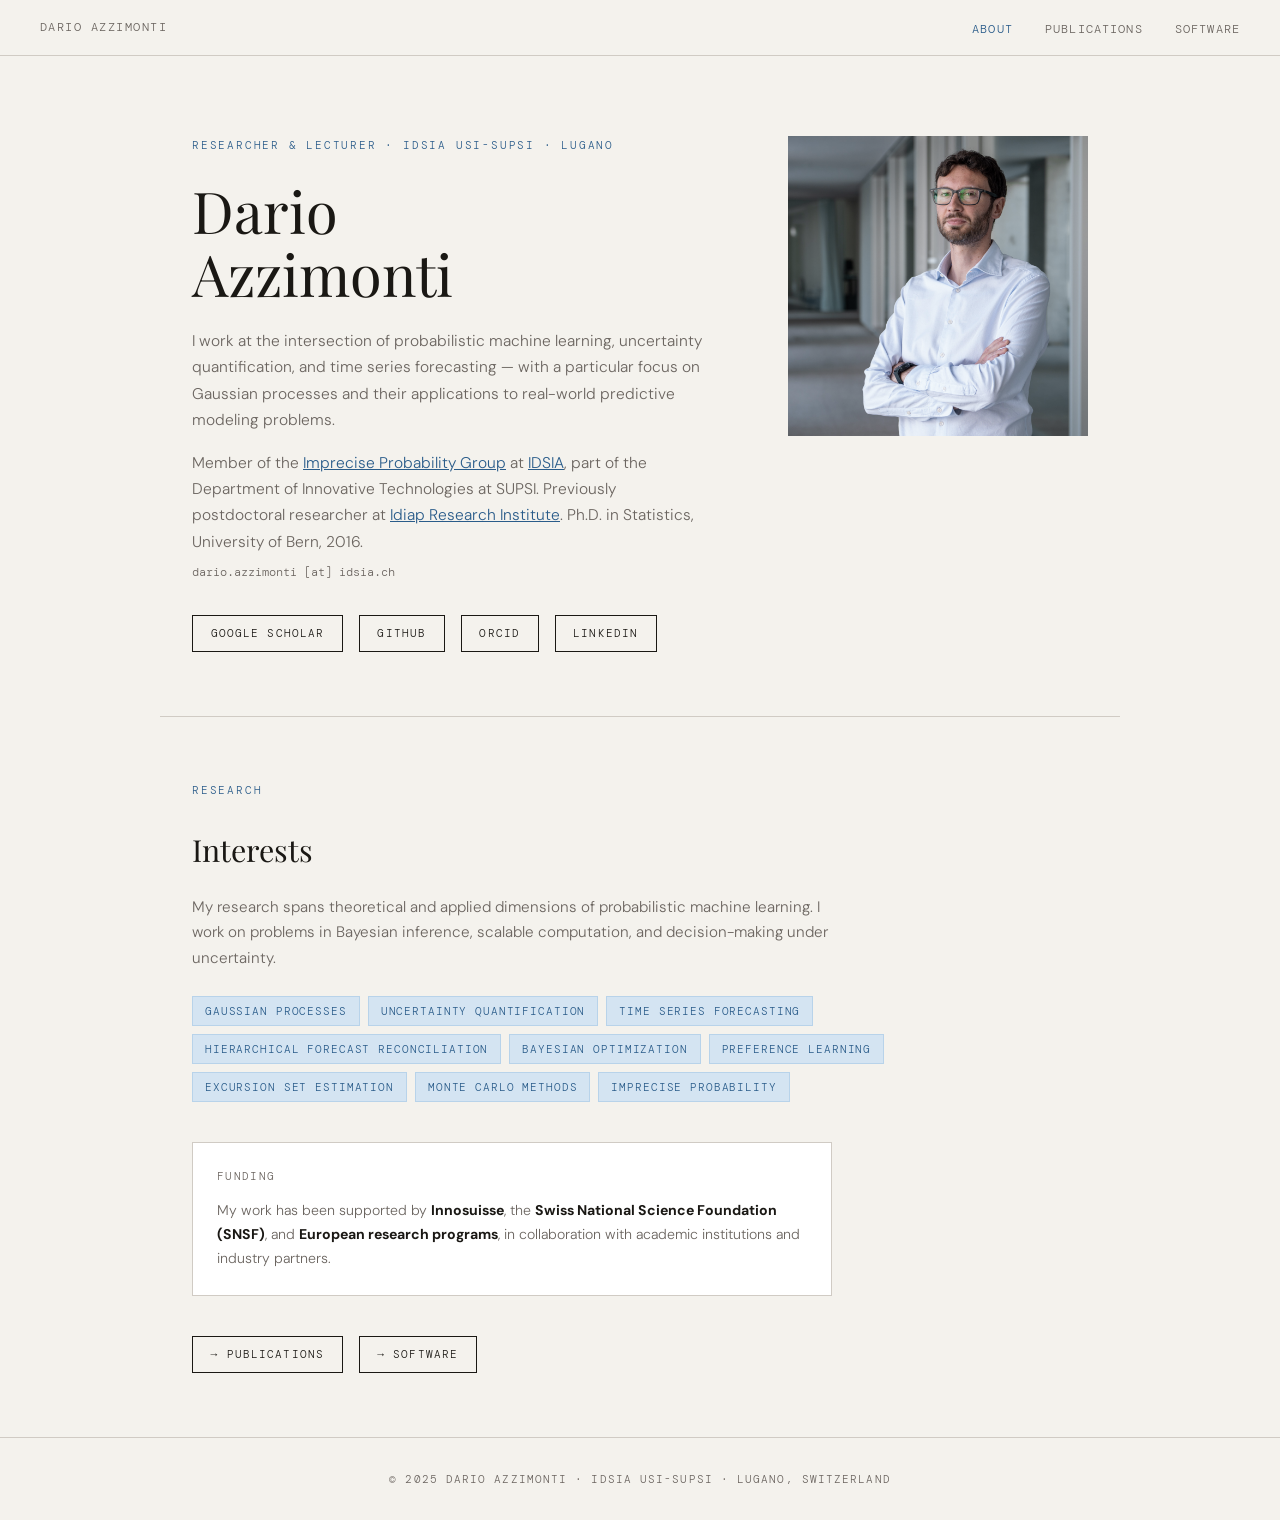
==== index.html @ 2c5a717e "Initial site commit" ====
<!DOCTYPE html>
<html lang="en">
<head>
  <meta charset="UTF-8" />
  <meta name="viewport" content="width=device-width, initial-scale=1.0"/>
  <title>Dario Azzimonti</title>
  <link rel="stylesheet" href="css/style.css">
</head>
<body>

<nav>
  <a class="nav-name" href="index.html">Dario Azzimonti</a>
  <ul class="nav-links">
    <li><a href="index.html" class="active">About</a></li>
    <li><a href="publications.html">Publications</a></li>
    <li><a href="software.html">Software</a></li>
  </ul>
</nav>

<!-- HERO -->
<div class="page" style="display:grid; grid-template-columns:1fr 300px; gap:4rem; align-items:start; padding-top:5rem;">
  <div style="opacity:0; animation: fadeUp 0.8s ease forwards 0.1s;">
    <p class="section-label">Researcher &amp; Lecturer · IDSIA USI-SUPSI · Lugano</p>
    <h1>Dario<br>Azzimonti</h1>
    <p style="color:var(--muted); font-size:0.97rem; max-width:520px; margin-top:1.4rem; margin-bottom:1rem;">
      I work at the intersection of probabilistic machine learning, uncertainty quantification, and time series forecasting — with a particular focus on Gaussian processes and their applications to real-world predictive modeling problems.
    </p>
    <p style="color:var(--muted); font-size:0.97rem; max-width:520px; margin-bottom:0.5rem;">
      Member of the <a href="http://ipg.idsia.ch/" style="color:var(--accent)">Imprecise Probability Group</a> at <a href="http://www.idsia.ch/" style="color:var(--accent)">IDSIA</a>, part of the Department of Innovative Technologies at SUPSI. Previously postdoctoral researcher at <a href="http://www.idiap.ch/" style="color:var(--accent)">Idiap Research Institute</a>. Ph.D. in Statistics, University of Bern, 2016.
    </p>
    <p style="font-family:var(--mono); font-size:0.72rem; color:var(--muted); margin-bottom:2rem;">
      dario.azzimonti [at] idsia.ch
    </p>
    <div style="display:flex; gap:1rem; flex-wrap:wrap;">
      <a class="btn" href="https://scholar.google.ch/citations?user=CibU0GIAAAAJ&hl=en" target="_blank">Google Scholar</a>
      <a class="btn" href="https://github.com/dazzimonti" target="_blank">GitHub</a>
      <a class="btn" href="https://orcid.org/0000-0001-5080-3061" target="_blank">ORCID</a>
      <a class="btn" href="https://www.linkedin.com/in/dario-filippo-azzimonti-57016754" target="_blank">LinkedIn</a>
    </div>
  </div>

  <div style="opacity:0; animation: fadeIn 1s ease forwards 0.3s; position:relative;">
    <img src="assets/DarioAzzimonti_square.png" alt="Dario Azzimonti" style="width:100%; display:block; filter:grayscale(20%);">
  </div>
</div>

<!-- RESEARCH INTERESTS -->
<div class="page" style="border-top:1px solid var(--rule);">
  <p class="section-label">Research</p>
  <h2>Interests</h2>
  <p style="color:var(--muted); max-width:640px; font-size:0.95rem; margin-bottom:1.5rem;">
    My research spans theoretical and applied dimensions of probabilistic machine learning. I work on problems in Bayesian inference, scalable computation, and decision-making under uncertainty.
  </p>
  <div style="display:flex; flex-wrap:wrap; gap:0.5rem;">
    <span class="tag">Gaussian Processes</span>
    <span class="tag">Uncertainty Quantification</span>
    <span class="tag">Time Series Forecasting</span>
    <span class="tag">Hierarchical Forecast Reconciliation</span>
    <span class="tag">Bayesian Optimization</span>
    <span class="tag">Preference Learning</span>
    <span class="tag">Excursion Set Estimation</span>
    <span class="tag">Monte Carlo Methods</span>
    <span class="tag">Imprecise Probability</span>
  </div>

  <div style="margin-top:2.5rem; padding:1.5rem; background:var(--card); border:1px solid var(--rule); max-width:640px;">
    <p style="font-family:var(--mono); font-size:0.7rem; letter-spacing:0.12em; text-transform:uppercase; color:var(--muted); margin-bottom:0.8rem;">Funding</p>
    <p style="font-size:0.88rem; color:var(--muted); line-height:1.7;">
      My work has been supported by <strong style="color:var(--ink)">Innosuisse</strong>, the <strong style="color:var(--ink)">Swiss National Science Foundation (SNSF)</strong>, and <strong style="color:var(--ink)">European research programs</strong>, in collaboration with academic institutions and industry partners.
    </p>
  </div>

  <div style="margin-top:2.5rem; display:flex; gap:1rem; flex-wrap:wrap;">
    <a class="btn" href="publications.html">→ Publications</a>
    <a class="btn" href="software.html">→ Software</a>
  </div>
</div>

<footer>
  © 2025 Dario Azzimonti · IDSIA USI-SUPSI · Lugano, Switzerland
</footer>

</body>
</html>
---- css/style.css ----
@import url('https://fonts.googleapis.com/css2?family=Playfair+Display:ital,wght@0,400;0,700;1,400&family=DM+Mono:wght@300;400&family=DM+Sans:wght@300;400;500&display=swap');

:root {
  --bg: #f4f2ed;
  --ink: #1a1814;
  --muted: #6b6560;
  --accent: #2a5c8a;
  --accent-light: #d4e4f2;
  --rule: #d0cbc4;
  --card: #fff;
  --mono: 'DM Mono', monospace;
  --serif: 'Playfair Display', Georgia, serif;
  --sans: 'DM Sans', sans-serif;
}

*, *::before, *::after { box-sizing: border-box; margin: 0; padding: 0; }
html { scroll-behavior: smooth; }

body {
  background: var(--bg);
  color: var(--ink);
  font-family: var(--sans);
  font-weight: 300;
  line-height: 1.7;
  font-size: 16px;
}

/* ── NAV ── */
nav {
  position: sticky;
  top: 0;
  z-index: 100;
  background: var(--bg);
  border-bottom: 1px solid var(--rule);
  display: flex;
  align-items: center;
  justify-content: space-between;
  padding: 0 2.5rem;
  height: 56px;
}
.nav-name {
  font-family: var(--mono);
  font-size: 0.78rem;
  letter-spacing: 0.12em;
  text-transform: uppercase;
  color: var(--muted);
  text-decoration: none;
}
.nav-links { display: flex; gap: 2rem; list-style: none; }
.nav-links a {
  font-family: var(--mono);
  font-size: 0.72rem;
  letter-spacing: 0.1em;
  text-transform: uppercase;
  color: var(--muted);
  text-decoration: none;
  transition: color 0.2s;
}
.nav-links a:hover, .nav-links a.active { color: var(--accent); }

/* ── PAGE WRAPPER ── */
.page {
  max-width: 960px;
  margin: 0 auto;
  padding: 4rem 2rem;
}
.page + .page, section + section { border-top: 1px solid var(--rule); }

/* ── TYPOGRAPHY ── */
.section-label {
  font-family: var(--mono);
  font-size: 0.7rem;
  letter-spacing: 0.16em;
  text-transform: uppercase;
  color: var(--accent);
  margin-bottom: 1.5rem;
}
h1 {
  font-family: var(--serif);
  font-size: clamp(2.4rem, 5vw, 3.6rem);
  font-weight: 400;
  line-height: 1.1;
  margin-bottom: 0.4rem;
}
h2 {
  font-family: var(--serif);
  font-size: 1.9rem;
  font-weight: 400;
  margin-bottom: 1.2rem;
}
h3 {
  font-family: var(--mono);
  font-size: 0.7rem;
  letter-spacing: 0.14em;
  text-transform: uppercase;
  color: var(--muted);
  border-bottom: 1px solid var(--rule);
  padding-bottom: 0.5rem;
  margin-bottom: 1.2rem;
  margin-top: 2rem;
}

/* ── BUTTONS ── */
.btn {
  display: inline-flex;
  align-items: center;
  gap: 0.4rem;
  padding: 0.5rem 1.1rem;
  border: 1px solid var(--ink);
  font-family: var(--mono);
  font-size: 0.7rem;
  letter-spacing: 0.1em;
  text-transform: uppercase;
  text-decoration: none;
  color: var(--ink);
  background: transparent;
  transition: background 0.2s, color 0.2s;
}
.btn:hover { background: var(--ink); color: var(--bg); }
.btn.primary { background: var(--accent); color: #fff; border-color: var(--accent); }
.btn.primary:hover { background: #1e4668; border-color: #1e4668; }

/* ── TAGS ── */
.tag {
  font-family: var(--mono);
  font-size: 0.68rem;
  letter-spacing: 0.08em;
  text-transform: uppercase;
  padding: 0.3rem 0.75rem;
  background: var(--accent-light);
  color: var(--accent);
  border: 1px solid #b8d3ea;
}

/* ── PUBLICATIONS ── */
.pub {
  display: grid;
  grid-template-columns: 48px 1fr;
  gap: 1rem;
  padding: 1rem 0;
  border-bottom: 1px dashed var(--rule);
}
.pub:last-child { border-bottom: none; }
.pub-year { font-family: var(--mono); font-size: 0.72rem; color: var(--muted); padding-top: 0.15rem; }
.pub-title { font-size: 0.94rem; font-weight: 500; margin-bottom: 0.2rem; }
.pub-authors { font-size: 0.82rem; color: var(--muted); margin-bottom: 0.2rem; }
.pub-venue { font-size: 0.8rem; font-style: italic; color: var(--muted); margin-bottom: 0.4rem; }
.pub-links { display: flex; gap: 0.6rem; flex-wrap: wrap; }
.pub-link {
  font-family: var(--mono);
  font-size: 0.65rem;
  letter-spacing: 0.08em;
  text-transform: uppercase;
  color: var(--accent);
  text-decoration: none;
  border-bottom: 1px solid var(--accent-light);
  padding-bottom: 1px;
  transition: border-color 0.2s;
}
.pub-link:hover { border-color: var(--accent); }

/* ── SOFTWARE CARDS ── */
.software-grid {
  display: grid;
  grid-template-columns: repeat(auto-fill, minmax(280px, 1fr));
  gap: 1.5rem;
  margin-top: 1rem;
}
.pkg-card {
  background: var(--card);
  border: 1px solid var(--rule);
  padding: 1.5rem;
  transition: border-color 0.2s, box-shadow 0.2s;
}
.pkg-card:hover {
  border-color: var(--accent);
  box-shadow: 4px 4px 0 var(--accent-light);
}
.pkg-name { font-family: var(--mono); font-size: 0.85rem; color: var(--accent); margin-bottom: 0.2rem; }
.pkg-lang { font-family: var(--mono); font-size: 0.62rem; letter-spacing: 0.1em; text-transform: uppercase; color: var(--muted); margin-bottom: 0.8rem; }
.pkg-desc { font-size: 0.84rem; color: var(--muted); line-height: 1.6; margin-bottom: 1rem; }
.pkg-link { font-family: var(--mono); font-size: 0.65rem; letter-spacing: 0.08em; text-transform: uppercase; color: var(--accent); text-decoration: none; }

/* ── FOOTER ── */
footer {
  border-top: 1px solid var(--rule);
  padding: 2rem;
  text-align: center;
  font-family: var(--mono);
  font-size: 0.68rem;
  letter-spacing: 0.1em;
  text-transform: uppercase;
  color: var(--muted);
}

/* ── ANIMATIONS ── */
@keyframes fadeUp {
  from { opacity: 0; transform: translateY(18px); }
  to   { opacity: 1; transform: translateY(0); }
}
@keyframes fadeIn {
  from { opacity: 0; }
  to   { opacity: 1; }
}

/* ── RESPONSIVE ── */
@media (max-width: 680px) {
  nav { padding: 0 1rem; }
  .nav-links { gap: 1rem; }
  .page { padding: 2.5rem 1rem; }
}
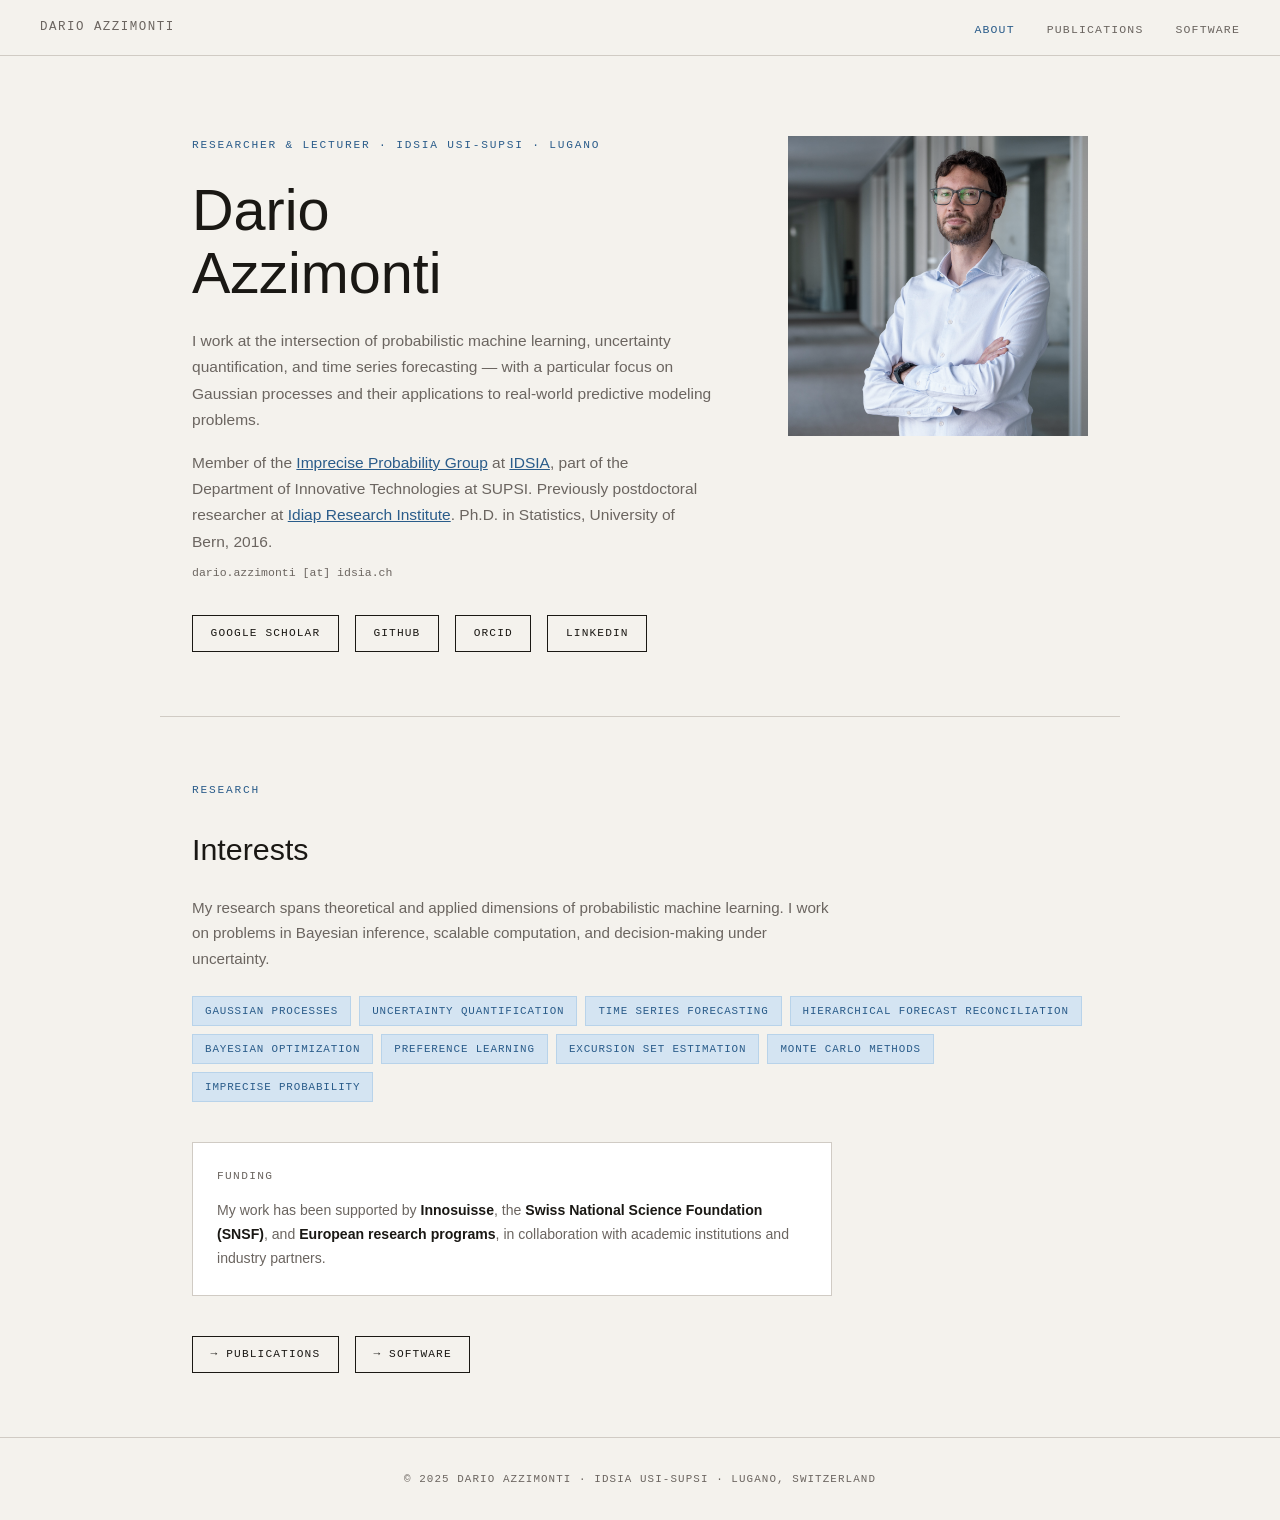
==== commit 858bdad6: "fixed mobile issue" ====
--- a/index.html
+++ b/index.html
@@ -18,7 +18,7 @@
 </nav>
 
 <!-- HERO -->
-<div class="page" style="display:grid; grid-template-columns:1fr 300px; gap:4rem; align-items:start; padding-top:5rem;">
+<div class="page hero-grid" style="display:grid; grid-template-columns:1fr 300px; gap:4rem; align-items:start; padding-top:5rem;">
   <div style="opacity:0; animation: fadeUp 0.8s ease forwards 0.1s;">
     <p class="section-label">Researcher &amp; Lecturer · IDSIA USI-SUPSI · Lugano</p>
     <h1>Dario<br>Azzimonti</h1>
--- a/css/style.css
+++ b/css/style.css
@@ -1,4 +1,4 @@
-@import url('https://fonts.googleapis.com/css2?family=Playfair+Display:ital,wght@0,400;0,700;1,400&family=DM+Mono:wght@300;400&family=DM+Sans:wght@300;400;500&display=swap');
+
 
 :root {
   --bg: #f4f2ed;
@@ -8,9 +8,9 @@
   --accent-light: #d4e4f2;
   --rule: #d0cbc4;
   --card: #fff;
-  --mono: 'DM Mono', monospace;
-  --serif: 'Playfair Display', Georgia, serif;
-  --sans: 'DM Sans', sans-serif;
+  --mono: 'DM Mono', 'Courier New', monospace;
+  --serif: Helvetica Neue, Helvetica, Arial, sans-serif;
+  --sans: Helvetica Neue, Helvetica, Arial, sans-serif;
 }
 
 *, *::before, *::after { box-sizing: border-box; margin: 0; padding: 0; }
@@ -209,3 +209,12 @@
   .nav-links { gap: 1rem; }
   .page { padding: 2.5rem 1rem; }
 }
+
+@media (max-width: 680px) {
+  .hero-photo {
+    max-width: 200px;
+  }
+  .hero-grid {
+    grid-template-columns: 1fr !important;
+  }
+}
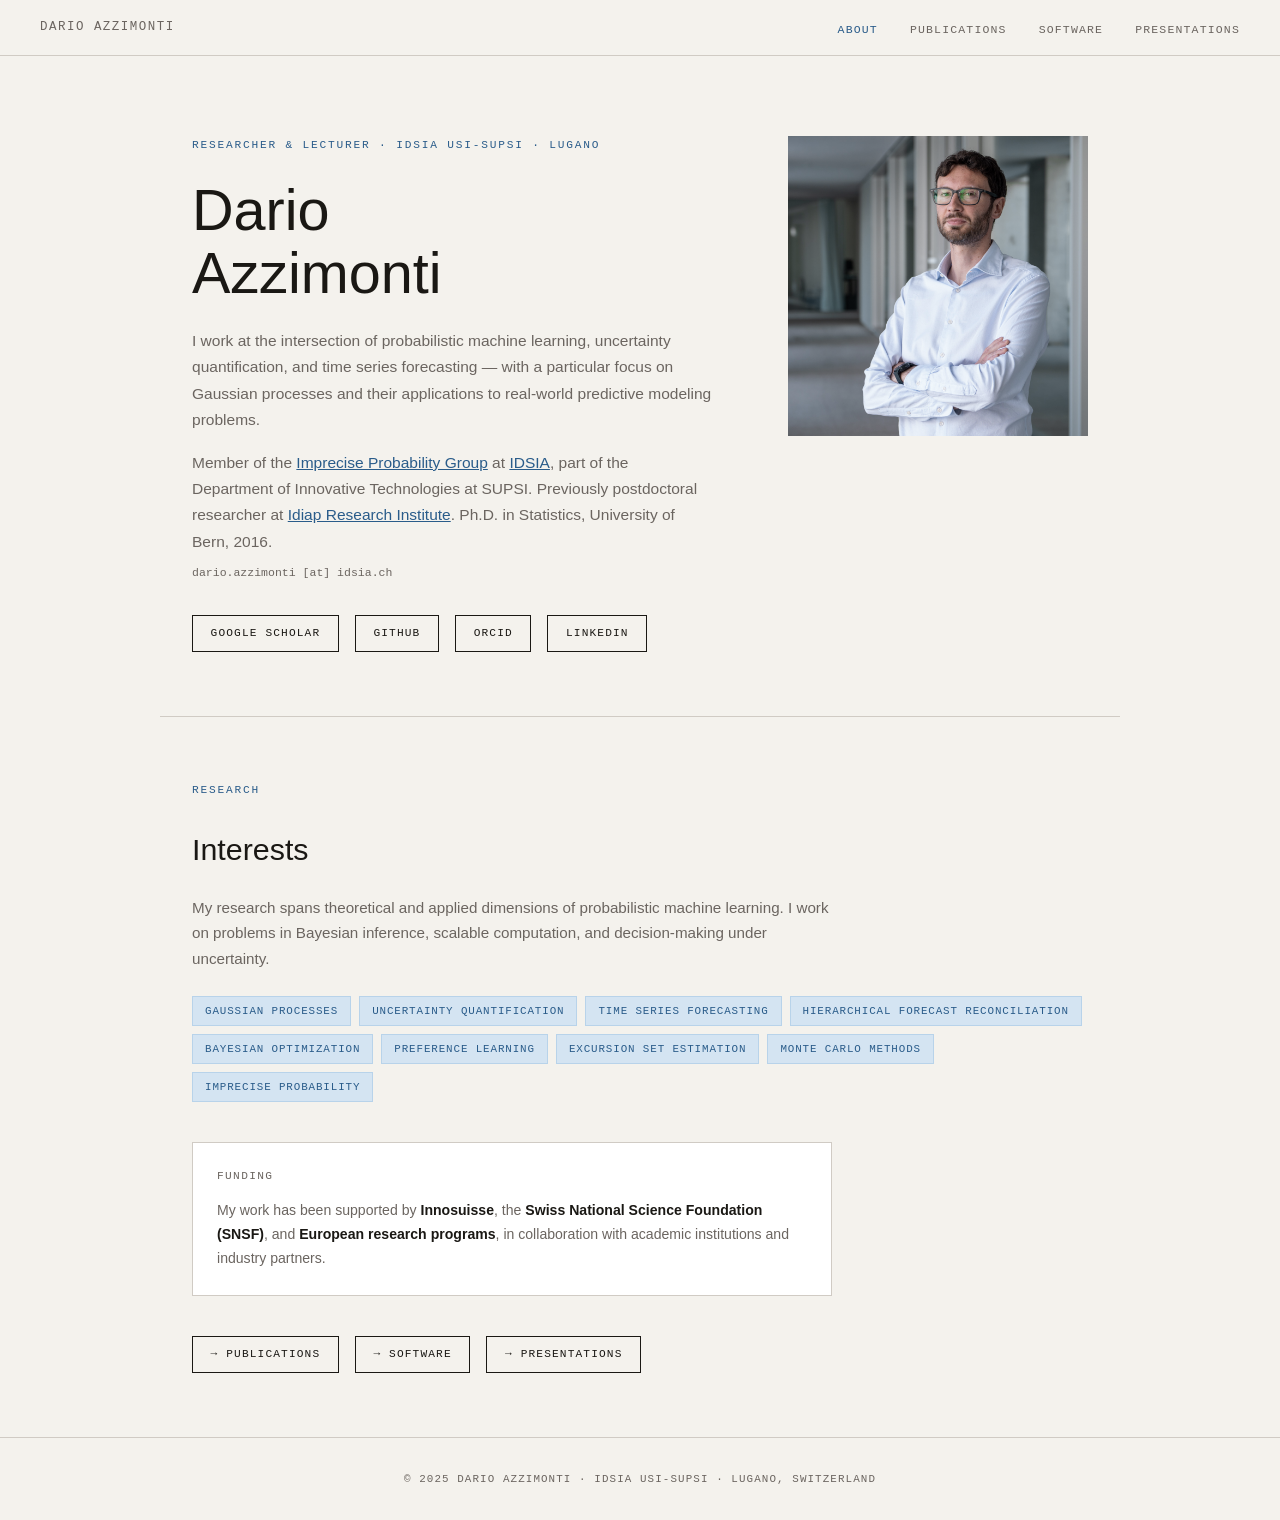
==== commit 2e715f56: "Added presentations in separate page. Updated publications" ====
--- a/index.html
+++ b/index.html
@@ -14,6 +14,7 @@
     <li><a href="index.html" class="active">About</a></li>
     <li><a href="publications.html">Publications</a></li>
     <li><a href="software.html">Software</a></li>
+    <li><a href="presentations.html">Presentations</a></li>
   </ul>
 </nav>
 
@@ -73,6 +74,7 @@
   <div style="margin-top:2.5rem; display:flex; gap:1rem; flex-wrap:wrap;">
     <a class="btn" href="publications.html">→ Publications</a>
     <a class="btn" href="software.html">→ Software</a>
+    <a class="btn" href="presentations.html">→ Presentations</a>
   </div>
 </div>
 
--- a/css/style.css
+++ b/css/style.css
@@ -66,6 +66,14 @@
 }
 .page + .page, section + section { border-top: 1px solid var(--rule); }
 
+.hero-grid {
+  display: grid;
+  grid-template-columns: 1fr 300px;
+  gap: 4rem;
+  align-items: start;
+  padding-top: 5rem;
+}
+
 /* ── TYPOGRAPHY ── */
 .section-label {
   font-family: var(--mono);
@@ -181,6 +189,52 @@
 .pkg-desc { font-size: 0.84rem; color: var(--muted); line-height: 1.6; margin-bottom: 1rem; }
 .pkg-link { font-family: var(--mono); font-size: 0.65rem; letter-spacing: 0.08em; text-transform: uppercase; color: var(--accent); text-decoration: none; }
 
+/* ── PRESENTATIONS / TALKS ── */
+.talk-card {
+  background: var(--card);
+  border: 1px solid var(--rule);
+  padding: 1.5rem;
+  transition: border-color 0.2s, box-shadow 0.2s;
+}
+.talk-card:hover {
+  border-color: var(--accent);
+  box-shadow: 4px 4px 0 var(--accent-light);
+}
+.talk-title { font-size: 0.94rem; font-weight: 500; margin-bottom: 0.3rem; }
+.talk-meta {
+  font-family: var(--mono);
+  font-size: 0.68rem;
+  letter-spacing: 0.08em;
+  text-transform: uppercase;
+  color: var(--muted);
+  margin-bottom: 0.8rem;
+}
+.talk-desc { font-size: 0.84rem; color: var(--muted); line-height: 1.6; margin-bottom: 1rem; }
+.talk-links { display: flex; gap: 1rem; flex-wrap: wrap; align-items: center; }
+.talk-link {
+  font-family: var(--mono);
+  font-size: 0.65rem;
+  letter-spacing: 0.08em;
+  text-transform: uppercase;
+  color: var(--accent);
+  text-decoration: none;
+  border-bottom: 1px solid var(--accent-light);
+  padding-bottom: 1px;
+  transition: border-color 0.2s;
+}
+.talk-link:hover { border-color: var(--accent); }
+.talk-format {
+  display: inline-block;
+  font-family: var(--mono);
+  font-size: 0.58rem;
+  letter-spacing: 0.08em;
+  text-transform: uppercase;
+  padding: 0.15rem 0.5rem;
+  background: var(--accent-light);
+  color: var(--accent);
+  border: 1px solid #b8d3ea;
+}
+
 /* ── FOOTER ── */
 footer {
   border-top: 1px solid var(--rule);
@@ -211,10 +265,12 @@
 }
 
 @media (max-width: 680px) {
+  .hero-grid {
+    grid-template-columns: 1fr !important;
+    gap: 2rem;
+    padding-top: 2.5rem;
+  }
   .hero-photo {
     max-width: 200px;
   }
-  .hero-grid {
-    grid-template-columns: 1fr !important;
-  }
-}
+}
